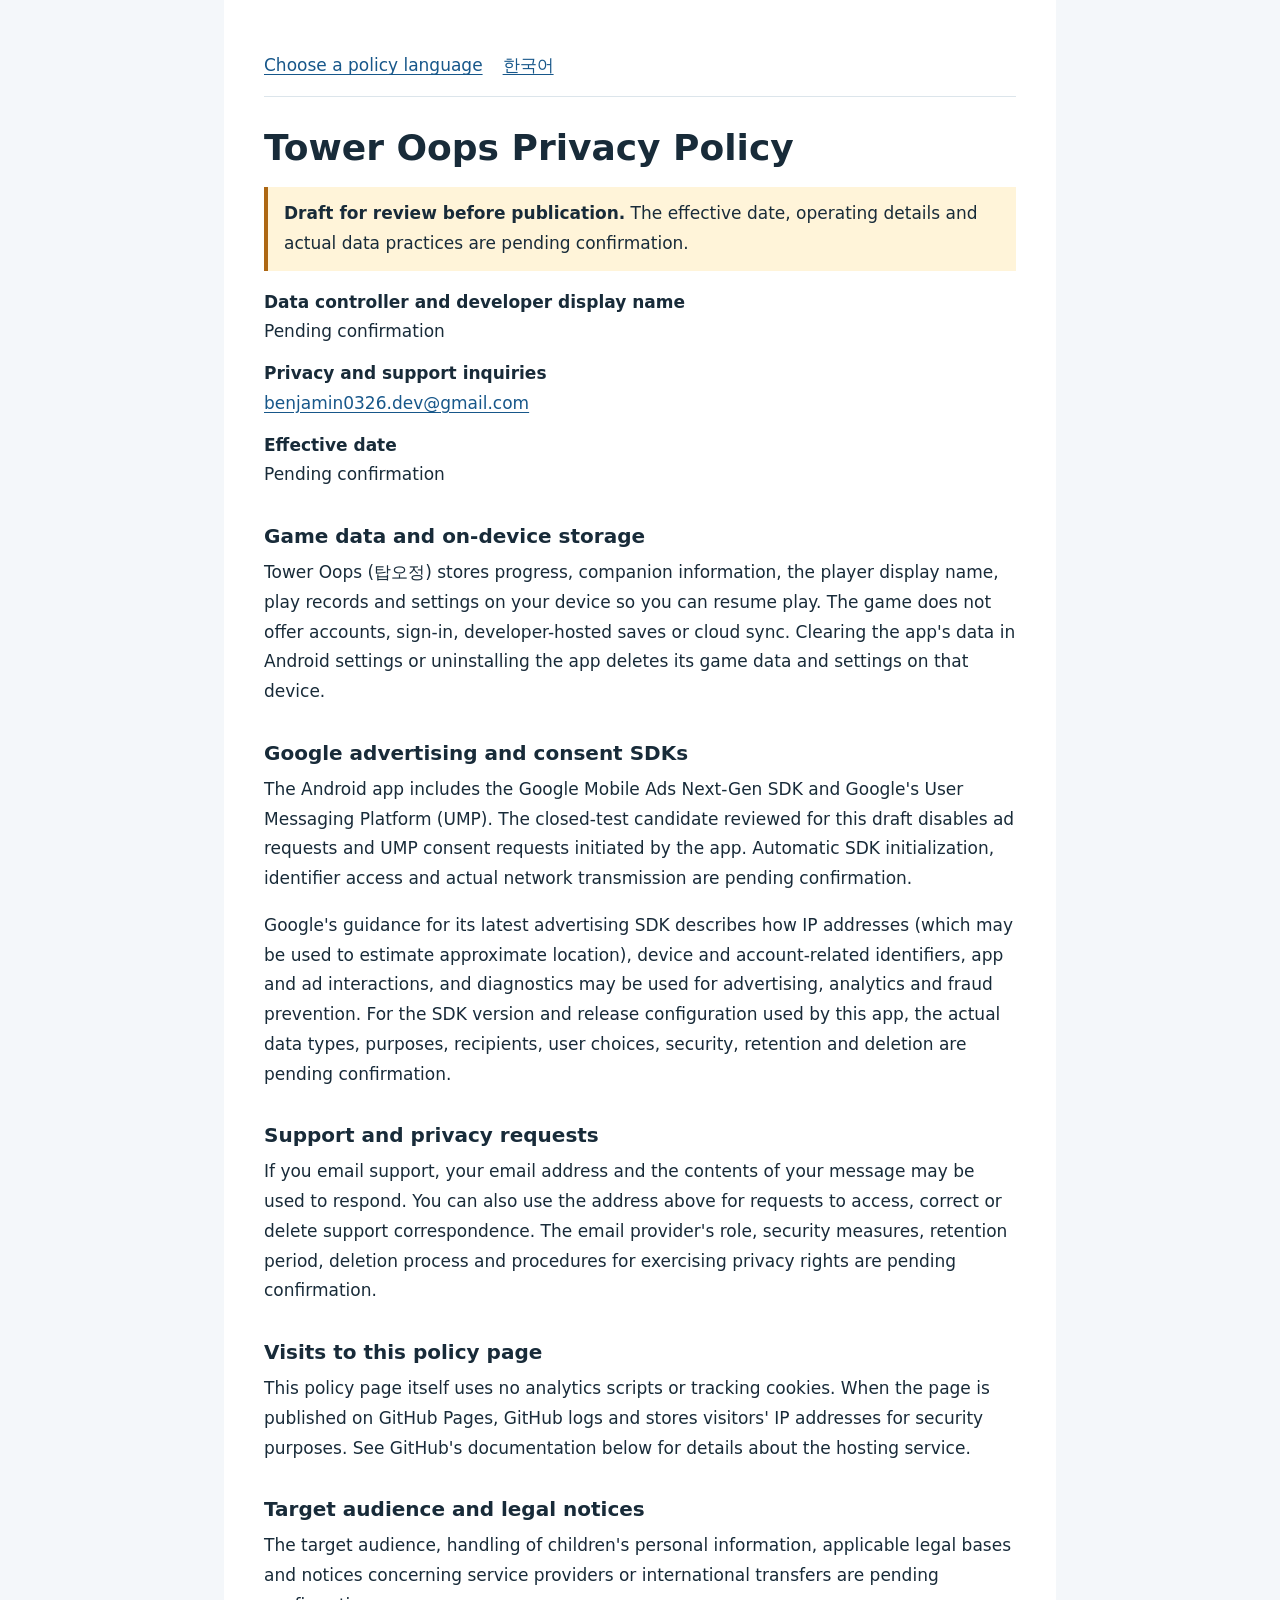
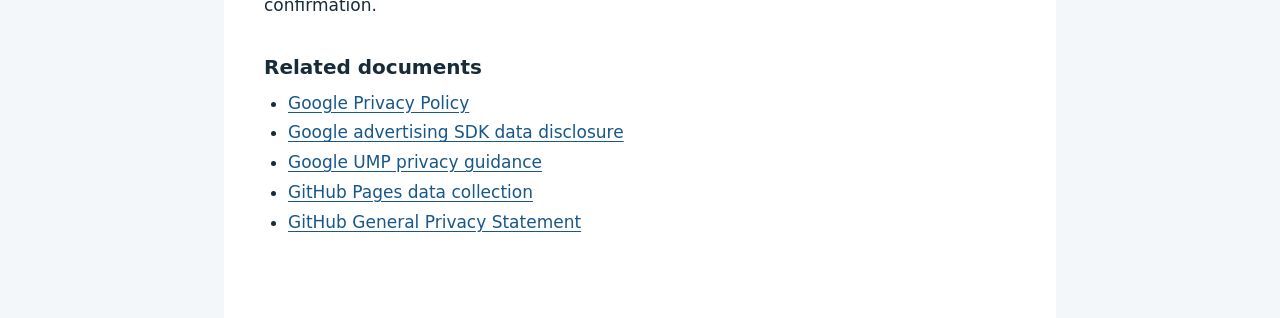
==== tower-oops/en/index.html @ e5663d7a "Add Tower Oops privacy policy drafts" ====
<!doctype html>
<html lang="en">
<head>
  <meta charset="utf-8">
  <meta name="viewport" content="width=device-width, initial-scale=1">
  <meta name="robots" content="noindex">
  <title>Tower Oops Privacy Policy</title>
  <link rel="stylesheet" href="../styles.css">
</head>
<body>
  <main>
    <nav class="page-nav" aria-label="Policy language">
      <a href="../">Choose a policy language</a>
      <a href="../ko/" lang="ko" hreflang="ko">한국어</a>
    </nav>
    <h1>Tower Oops Privacy Policy</h1>
    <p class="pending"><strong>Draft for review before publication.</strong> The effective date, operating details and actual data practices are pending confirmation.</p>

    <dl>
      <dt>Data controller and developer display name</dt>
      <dd>Pending confirmation</dd>
      <dt>Privacy and support inquiries</dt>
      <dd><a href="mailto:benjamin0326.dev@gmail.com">benjamin0326.dev@gmail.com</a></dd>
      <dt>Effective date</dt>
      <dd>Pending confirmation</dd>
    </dl>

    <h2>Game data and on-device storage</h2>
    <p>Tower Oops (<span lang="ko">탑오정</span>) stores progress, companion information, the player display name, play records and settings on your device so you can resume play. The game does not offer accounts, sign-in, developer-hosted saves or cloud sync. Clearing the app's data in Android settings or uninstalling the app deletes its game data and settings on that device.</p>

    <h2>Google advertising and consent SDKs</h2>
    <p>The Android app includes the Google Mobile Ads Next-Gen SDK and Google's User Messaging Platform (UMP). The closed-test candidate reviewed for this draft disables ad requests and UMP consent requests initiated by the app. Automatic SDK initialization, identifier access and actual network transmission are pending confirmation.</p>
    <p>Google's guidance for its latest advertising SDK describes how IP addresses (which may be used to estimate approximate location), device and account-related identifiers, app and ad interactions, and diagnostics may be used for advertising, analytics and fraud prevention. For the SDK version and release configuration used by this app, the actual data types, purposes, recipients, user choices, security, retention and deletion are pending confirmation.</p>

    <h2>Support and privacy requests</h2>
    <p>If you email support, your email address and the contents of your message may be used to respond. You can also use the address above for requests to access, correct or delete support correspondence. The email provider's role, security measures, retention period, deletion process and procedures for exercising privacy rights are pending confirmation.</p>

    <h2>Visits to this policy page</h2>
    <p>This policy page itself uses no analytics scripts or tracking cookies. When the page is published on GitHub Pages, GitHub logs and stores visitors' IP addresses for security purposes. See GitHub's documentation below for details about the hosting service.</p>

    <h2>Target audience and legal notices</h2>
    <p>The target audience, handling of children's personal information, applicable legal bases and notices concerning service providers or international transfers are pending confirmation.</p>

    <h2>Related documents</h2>
    <ul>
      <li><a href="https://policies.google.com/privacy?hl=en">Google Privacy Policy</a></li>
      <li><a href="https://developers.google.com/admob/android/next-gen/privacy/play-data-disclosure?hl=en">Google advertising SDK data disclosure</a></li>
      <li><a href="https://developers.google.com/admob/android/next-gen/privacy?hl=en">Google UMP privacy guidance</a></li>
      <li><a href="https://docs.github.com/en/pages/getting-started-with-github-pages/what-is-github-pages#data-collection">GitHub Pages data collection</a></li>
      <li><a href="https://docs.github.com/en/site-policy/privacy-policies/github-general-privacy-statement">GitHub General Privacy Statement</a></li>
    </ul>
  </main>
</body>
</html>
---- tower-oops/styles.css ----
:root {
  color-scheme: light;
  --ink: #182b39;
  --link: #17578a;
  --line: #dce5eb;
}

* {
  box-sizing: border-box;
}

body {
  margin: 0;
  background: #f4f7fa;
  color: var(--ink);
  font: 1.0625rem/1.75 system-ui, sans-serif;
  overflow-wrap: anywhere;
}

main {
  max-width: 52rem;
  min-height: 100vh;
  margin-inline: auto;
  padding: clamp(1rem, 5vw, 2.75rem) clamp(1rem, 5vw, 2.5rem) 4rem;
  background: #fff;
}

.page-nav,
.language-nav {
  display: flex;
  flex-wrap: wrap;
  gap: 0.25rem 1.25rem;
}

.page-nav {
  padding-bottom: 0.5rem;
  border-bottom: 1px solid var(--line);
}

nav a {
  display: inline-flex;
  align-items: center;
  gap: 0.25em;
  min-height: 44px;
}

a {
  color: var(--link);
  text-underline-offset: 0.2em;
}

a:focus-visible {
  outline: 3px solid var(--link);
  outline-offset: 4px;
}

h1 {
  margin: 1.75rem 0 0.625rem;
  font-size: clamp(1.75rem, 5vw, 2.25rem);
  line-height: 1.25;
}

h2 {
  margin: 2rem 0 0.5rem;
  font-size: 1.25rem;
  line-height: 1.4;
}

h2 + p,
h2 + ul {
  margin-top: 0;
}

.pending {
  padding: 0.75rem 1rem;
  border-inline-start: 4px solid #ad6713;
  background: #fff4d9;
}

dt {
  font-weight: 700;
}

dd {
  margin: 0 0 0.75rem;
}

ul {
  padding-inline-start: 1.5rem;
}
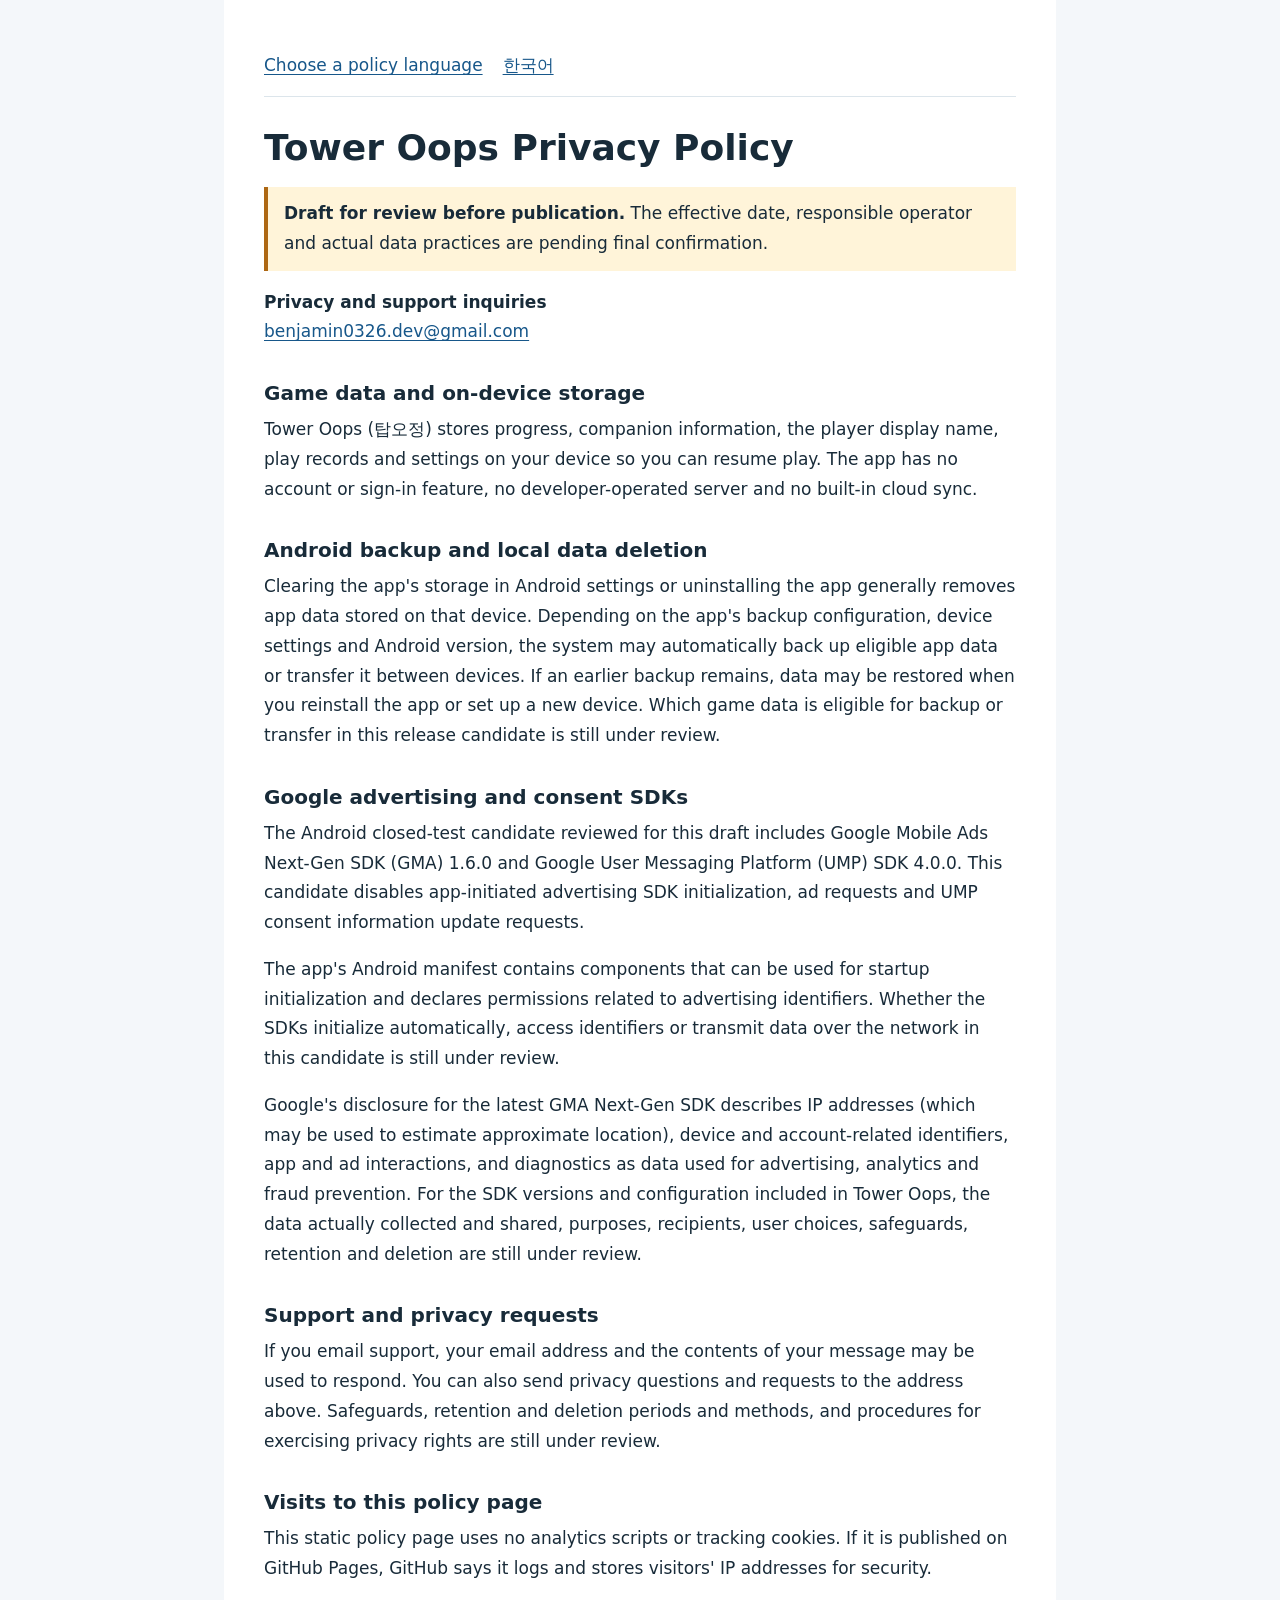
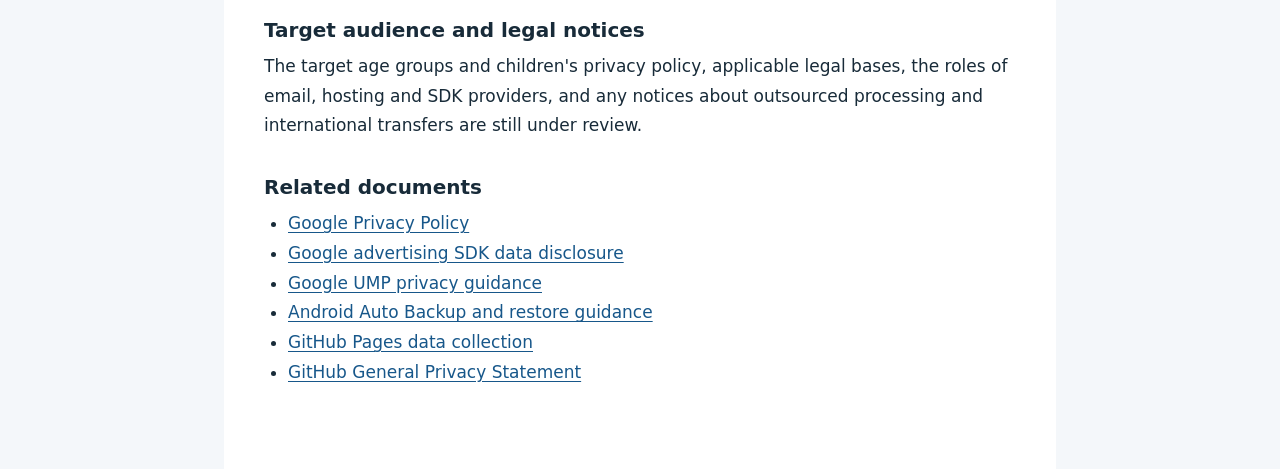
==== commit cee78a64: "Refine Tower Oops privacy policy drafts" ====
--- a/tower-oops/en/index.html
+++ b/tower-oops/en/index.html
@@ -6,6 +6,7 @@
   <meta name="robots" content="noindex">
   <title>Tower Oops Privacy Policy</title>
   <link rel="stylesheet" href="../styles.css">
+  <link rel="alternate" hreflang="ko" href="../ko/">
 </head>
 <body>
   <main>
@@ -14,38 +15,39 @@
       <a href="../ko/" lang="ko" hreflang="ko">한국어</a>
     </nav>
     <h1>Tower Oops Privacy Policy</h1>
-    <p class="pending"><strong>Draft for review before publication.</strong> The effective date, operating details and actual data practices are pending confirmation.</p>
+    <p class="pending"><strong>Draft for review before publication.</strong> The effective date, responsible operator and actual data practices are pending final confirmation.</p>
 
     <dl>
-      <dt>Data controller and developer display name</dt>
-      <dd>Pending confirmation</dd>
       <dt>Privacy and support inquiries</dt>
       <dd><a href="mailto:benjamin0326.dev@gmail.com">benjamin0326.dev@gmail.com</a></dd>
-      <dt>Effective date</dt>
-      <dd>Pending confirmation</dd>
     </dl>
 
     <h2>Game data and on-device storage</h2>
-    <p>Tower Oops (<span lang="ko">탑오정</span>) stores progress, companion information, the player display name, play records and settings on your device so you can resume play. The game does not offer accounts, sign-in, developer-hosted saves or cloud sync. Clearing the app's data in Android settings or uninstalling the app deletes its game data and settings on that device.</p>
+    <p>Tower Oops (<span lang="ko">탑오정</span>) stores progress, companion information, the player display name, play records and settings on your device so you can resume play. The app has no account or sign-in feature, no developer-operated server and no built-in cloud sync.</p>
+
+    <h2>Android backup and local data deletion</h2>
+    <p>Clearing the app's storage in Android settings or uninstalling the app generally removes app data stored on that device. Depending on the app's backup configuration, device settings and Android version, the system may automatically back up eligible app data or transfer it between devices. If an earlier backup remains, data may be restored when you reinstall the app or set up a new device. Which game data is eligible for backup or transfer in this release candidate is still under review.</p>
 
     <h2>Google advertising and consent SDKs</h2>
-    <p>The Android app includes the Google Mobile Ads Next-Gen SDK and Google's User Messaging Platform (UMP). The closed-test candidate reviewed for this draft disables ad requests and UMP consent requests initiated by the app. Automatic SDK initialization, identifier access and actual network transmission are pending confirmation.</p>
-    <p>Google's guidance for its latest advertising SDK describes how IP addresses (which may be used to estimate approximate location), device and account-related identifiers, app and ad interactions, and diagnostics may be used for advertising, analytics and fraud prevention. For the SDK version and release configuration used by this app, the actual data types, purposes, recipients, user choices, security, retention and deletion are pending confirmation.</p>
+    <p>The Android closed-test candidate reviewed for this draft includes Google Mobile Ads Next-Gen SDK (GMA) 1.6.0 and Google User Messaging Platform (UMP) SDK 4.0.0. This candidate disables app-initiated advertising SDK initialization, ad requests and UMP consent information update requests.</p>
+    <p>The app's Android manifest contains components that can be used for startup initialization and declares permissions related to advertising identifiers. Whether the SDKs initialize automatically, access identifiers or transmit data over the network in this candidate is still under review.</p>
+    <p>Google's disclosure for the latest GMA Next-Gen SDK describes IP addresses (which may be used to estimate approximate location), device and account-related identifiers, app and ad interactions, and diagnostics as data used for advertising, analytics and fraud prevention. For the SDK versions and configuration included in Tower Oops, the data actually collected and shared, purposes, recipients, user choices, safeguards, retention and deletion are still under review.</p>
 
     <h2>Support and privacy requests</h2>
-    <p>If you email support, your email address and the contents of your message may be used to respond. You can also use the address above for requests to access, correct or delete support correspondence. The email provider's role, security measures, retention period, deletion process and procedures for exercising privacy rights are pending confirmation.</p>
+    <p>If you email support, your email address and the contents of your message may be used to respond. You can also send privacy questions and requests to the address above. Safeguards, retention and deletion periods and methods, and procedures for exercising privacy rights are still under review.</p>
 
     <h2>Visits to this policy page</h2>
-    <p>This policy page itself uses no analytics scripts or tracking cookies. When the page is published on GitHub Pages, GitHub logs and stores visitors' IP addresses for security purposes. See GitHub's documentation below for details about the hosting service.</p>
+    <p>This static policy page uses no analytics scripts or tracking cookies. If it is published on GitHub Pages, GitHub says it logs and stores visitors' IP addresses for security.</p>
 
     <h2>Target audience and legal notices</h2>
-    <p>The target audience, handling of children's personal information, applicable legal bases and notices concerning service providers or international transfers are pending confirmation.</p>
+    <p>The target age groups and children's privacy policy, applicable legal bases, the roles of email, hosting and SDK providers, and any notices about outsourced processing and international transfers are still under review.</p>
 
     <h2>Related documents</h2>
     <ul>
       <li><a href="https://policies.google.com/privacy?hl=en">Google Privacy Policy</a></li>
       <li><a href="https://developers.google.com/admob/android/next-gen/privacy/play-data-disclosure?hl=en">Google advertising SDK data disclosure</a></li>
       <li><a href="https://developers.google.com/admob/android/next-gen/privacy?hl=en">Google UMP privacy guidance</a></li>
+      <li><a href="https://developer.android.com/identity/data/autobackup?hl=en">Android Auto Backup and restore guidance</a></li>
       <li><a href="https://docs.github.com/en/pages/getting-started-with-github-pages/what-is-github-pages#data-collection">GitHub Pages data collection</a></li>
       <li><a href="https://docs.github.com/en/site-policy/privacy-policies/github-general-privacy-statement">GitHub General Privacy Statement</a></li>
     </ul>
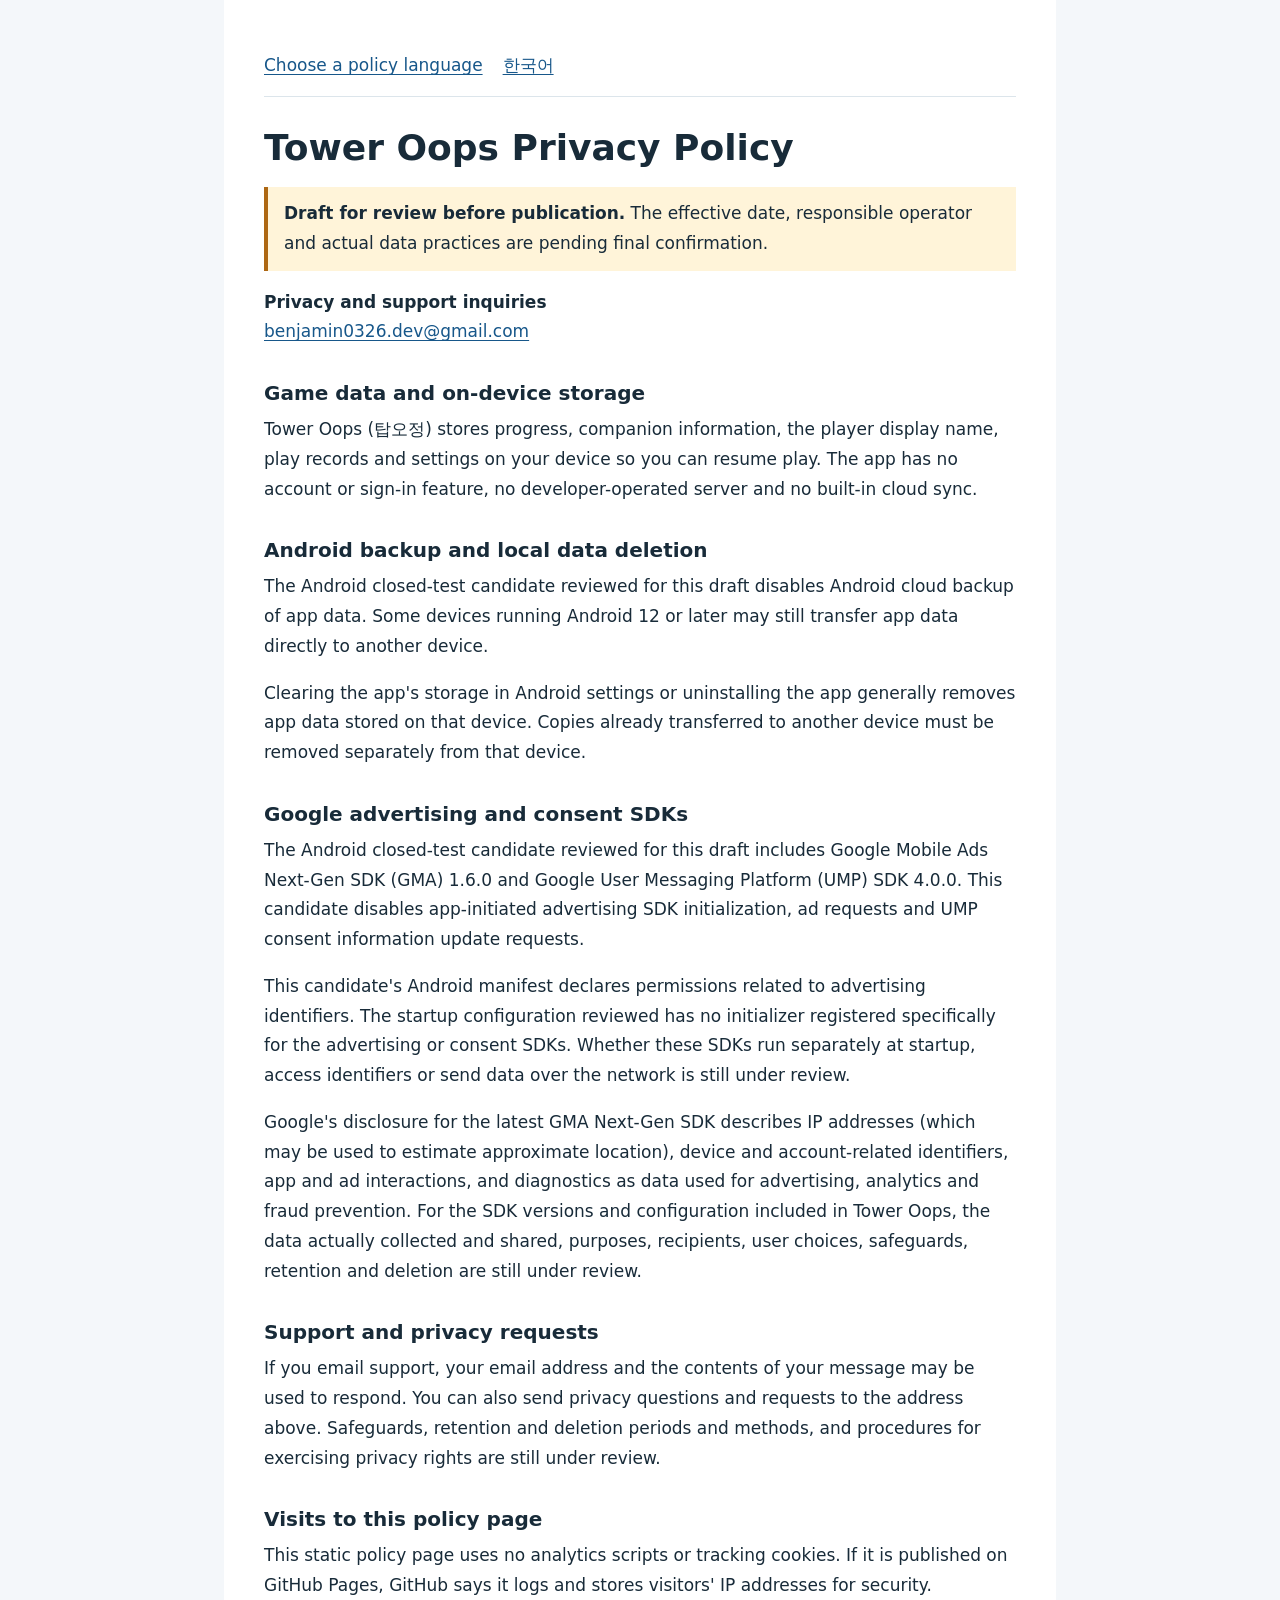
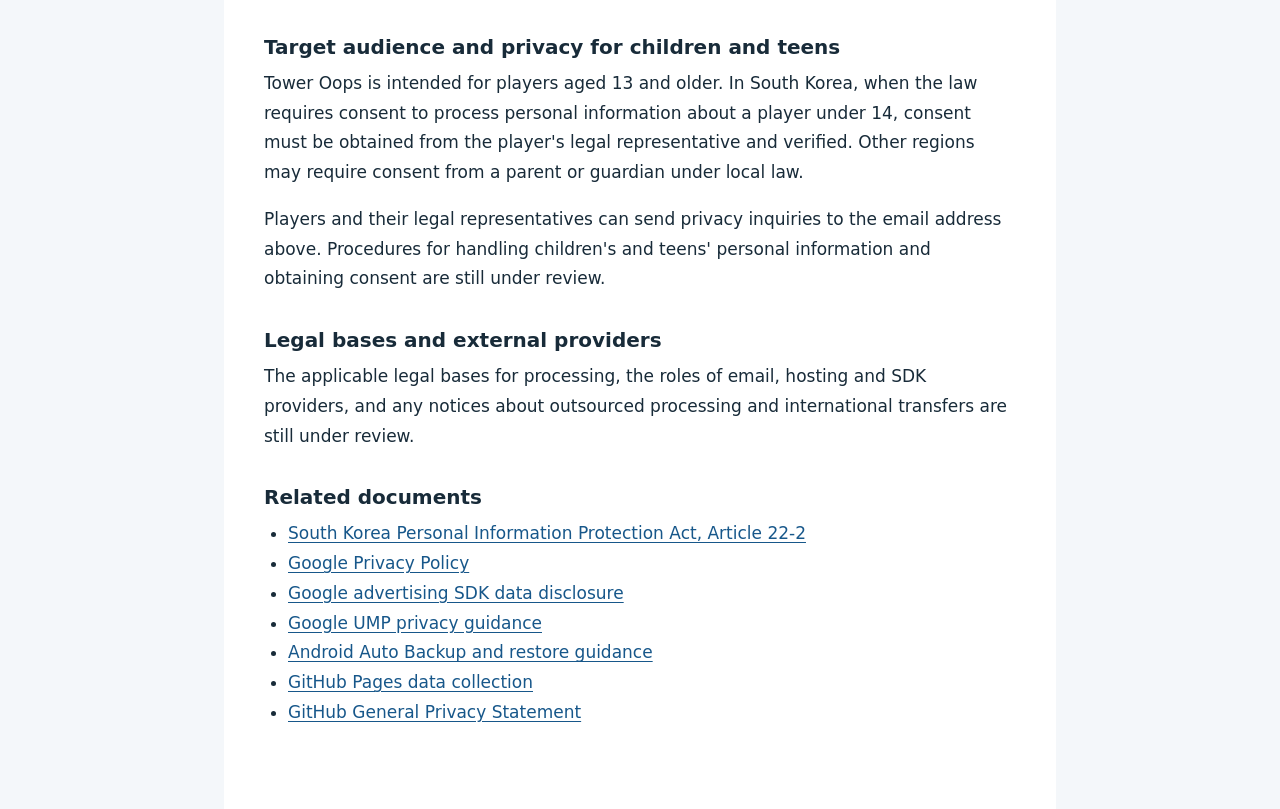
==== commit 5d547d3b: "Document Tower Oops 13+ privacy and T187 release review" ====
--- a/tower-oops/en/index.html
+++ b/tower-oops/en/index.html
@@ -26,11 +26,12 @@
     <p>Tower Oops (<span lang="ko">탑오정</span>) stores progress, companion information, the player display name, play records and settings on your device so you can resume play. The app has no account or sign-in feature, no developer-operated server and no built-in cloud sync.</p>
 
     <h2>Android backup and local data deletion</h2>
-    <p>Clearing the app's storage in Android settings or uninstalling the app generally removes app data stored on that device. Depending on the app's backup configuration, device settings and Android version, the system may automatically back up eligible app data or transfer it between devices. If an earlier backup remains, data may be restored when you reinstall the app or set up a new device. Which game data is eligible for backup or transfer in this release candidate is still under review.</p>
+    <p>The Android closed-test candidate reviewed for this draft disables Android cloud backup of app data. Some devices running Android 12 or later may still transfer app data directly to another device.</p>
+    <p>Clearing the app's storage in Android settings or uninstalling the app generally removes app data stored on that device. Copies already transferred to another device must be removed separately from that device.</p>
 
     <h2>Google advertising and consent SDKs</h2>
     <p>The Android closed-test candidate reviewed for this draft includes Google Mobile Ads Next-Gen SDK (GMA) 1.6.0 and Google User Messaging Platform (UMP) SDK 4.0.0. This candidate disables app-initiated advertising SDK initialization, ad requests and UMP consent information update requests.</p>
-    <p>The app's Android manifest contains components that can be used for startup initialization and declares permissions related to advertising identifiers. Whether the SDKs initialize automatically, access identifiers or transmit data over the network in this candidate is still under review.</p>
+    <p>This candidate's Android manifest declares permissions related to advertising identifiers. The startup configuration reviewed has no initializer registered specifically for the advertising or consent SDKs. Whether these SDKs run separately at startup, access identifiers or send data over the network is still under review.</p>
     <p>Google's disclosure for the latest GMA Next-Gen SDK describes IP addresses (which may be used to estimate approximate location), device and account-related identifiers, app and ad interactions, and diagnostics as data used for advertising, analytics and fraud prevention. For the SDK versions and configuration included in Tower Oops, the data actually collected and shared, purposes, recipients, user choices, safeguards, retention and deletion are still under review.</p>
 
     <h2>Support and privacy requests</h2>
@@ -39,11 +40,16 @@
     <h2>Visits to this policy page</h2>
     <p>This static policy page uses no analytics scripts or tracking cookies. If it is published on GitHub Pages, GitHub says it logs and stores visitors' IP addresses for security.</p>
 
-    <h2>Target audience and legal notices</h2>
-    <p>The target age groups and children's privacy policy, applicable legal bases, the roles of email, hosting and SDK providers, and any notices about outsourced processing and international transfers are still under review.</p>
+    <h2>Target audience and privacy for children and teens</h2>
+    <p>Tower Oops is intended for players aged 13 and older. In South Korea, when the law requires consent to process personal information about a player under 14, consent must be obtained from the player's legal representative and verified. Other regions may require consent from a parent or guardian under local law.</p>
+    <p>Players and their legal representatives can send privacy inquiries to the email address above. Procedures for handling children's and teens' personal information and obtaining consent are still under review.</p>
+
+    <h2>Legal bases and external providers</h2>
+    <p>The applicable legal bases for processing, the roles of email, hosting and SDK providers, and any notices about outsourced processing and international transfers are still under review.</p>
 
     <h2>Related documents</h2>
     <ul>
+      <li><a href="https://www.law.go.kr/lsLinkCommonInfo.do?chrClsCd=010202&amp;lsJoLnkSeq=1029335069">South Korea Personal Information Protection Act, Article 22-2</a></li>
       <li><a href="https://policies.google.com/privacy?hl=en">Google Privacy Policy</a></li>
       <li><a href="https://developers.google.com/admob/android/next-gen/privacy/play-data-disclosure?hl=en">Google advertising SDK data disclosure</a></li>
       <li><a href="https://developers.google.com/admob/android/next-gen/privacy?hl=en">Google UMP privacy guidance</a></li>
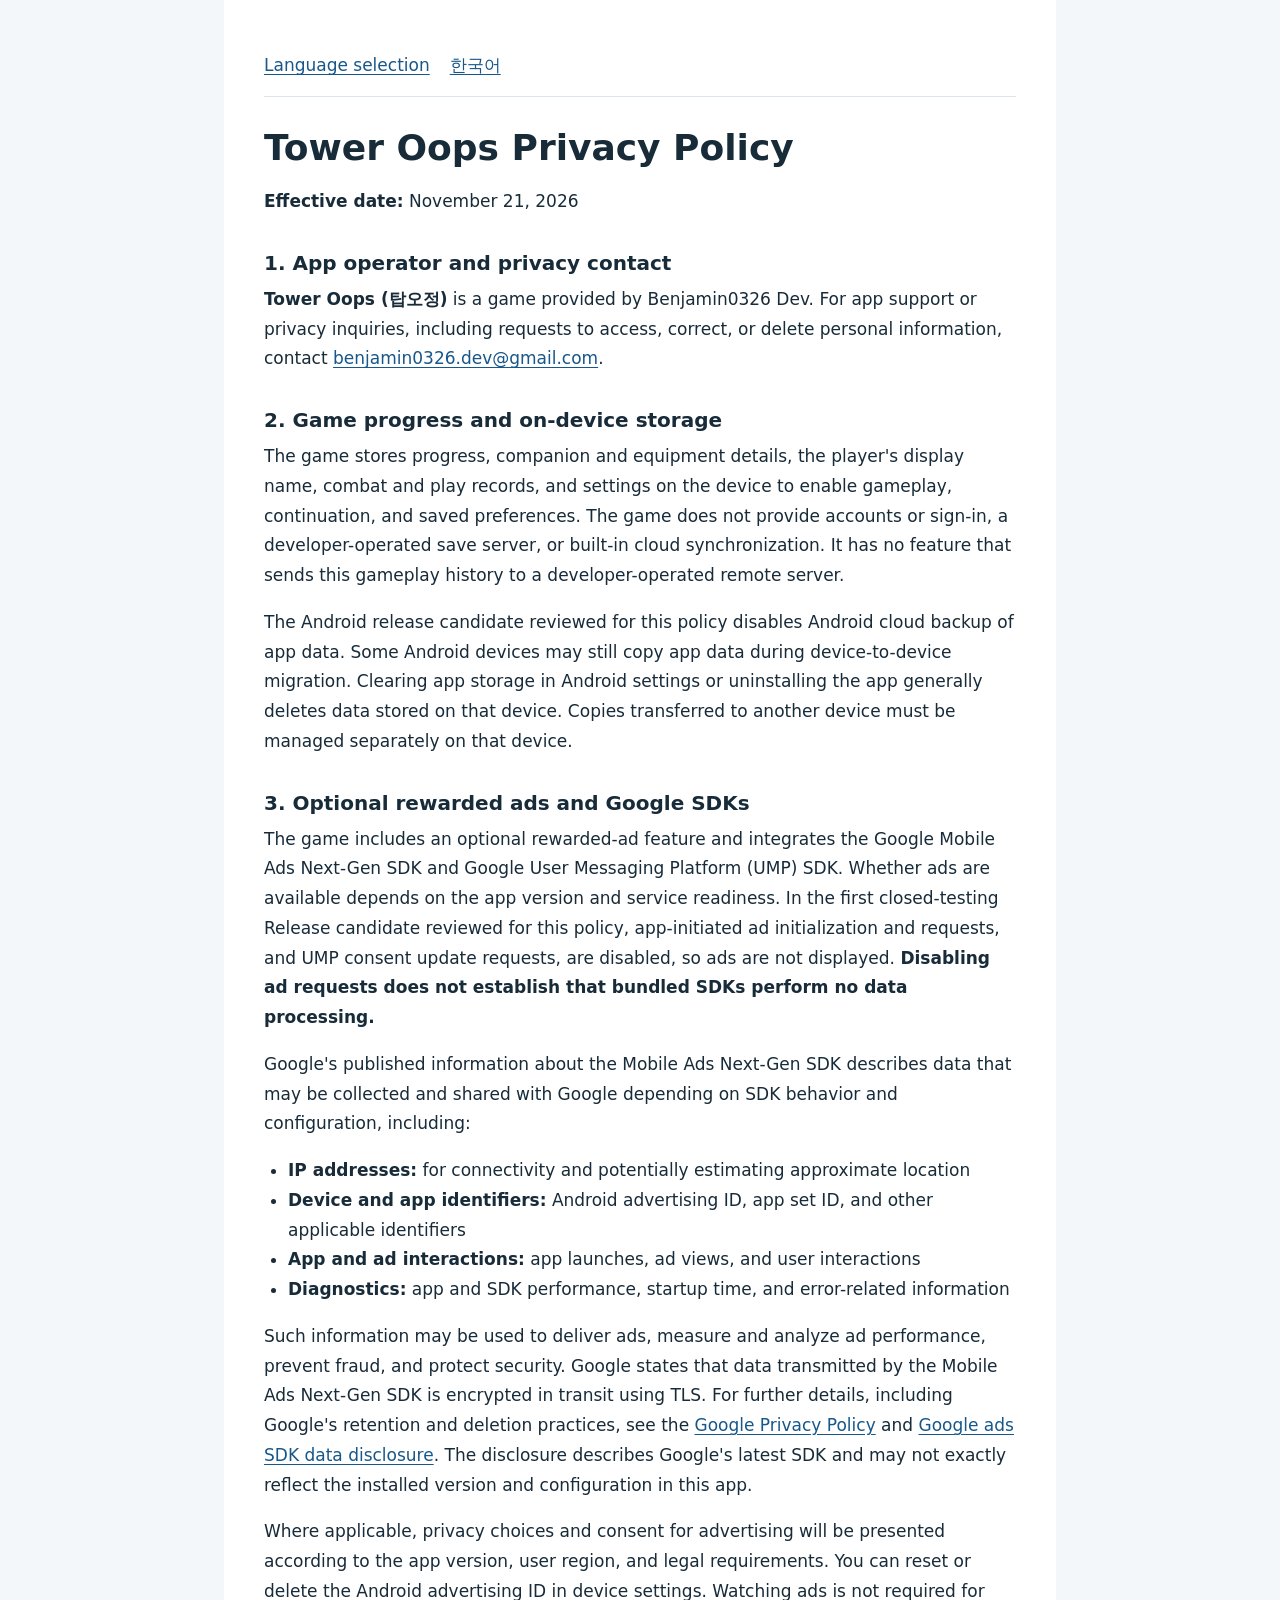
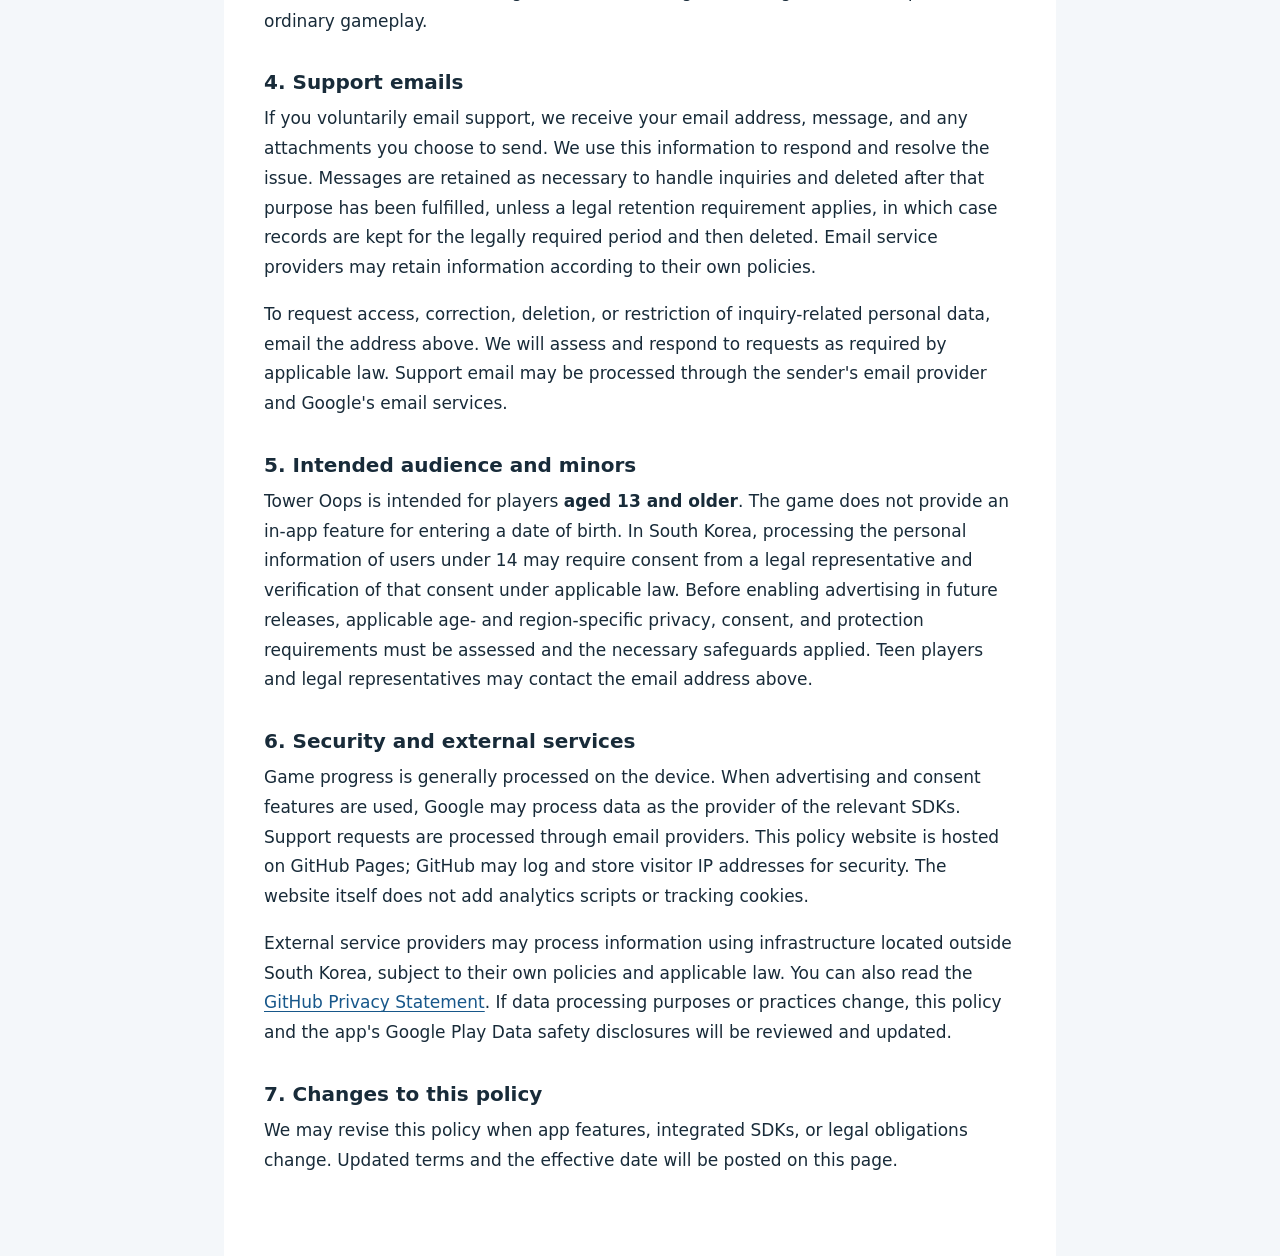
==== commit 6cf2a8c8: "Publish final Tower Oops privacy policies" ====
--- a/tower-oops/en/index.html
+++ b/tower-oops/en/index.html
@@ -3,7 +3,7 @@
 <head>
   <meta charset="utf-8">
   <meta name="viewport" content="width=device-width, initial-scale=1">
-  <meta name="robots" content="noindex">
+  <meta name="description" content="Tower Oops Privacy Policy">
   <title>Tower Oops Privacy Policy</title>
   <link rel="stylesheet" href="../styles.css">
   <link rel="alternate" hreflang="ko" href="../ko/">
@@ -11,52 +11,53 @@
 <body>
   <main>
     <nav class="page-nav" aria-label="Policy language">
-      <a href="../">Choose a policy language</a>
+      <a href="../">Language selection</a>
       <a href="../ko/" lang="ko" hreflang="ko">한국어</a>
     </nav>
     <h1>Tower Oops Privacy Policy</h1>
-    <p class="pending"><strong>Draft for review before publication.</strong> The effective date, responsible operator and actual data practices are pending final confirmation.</p>
+    <p><strong>Effective date:</strong> November 21, 2026</p>
+    
+<section>
+<h2>1. App operator and privacy contact</h2>
+<p><strong>Tower Oops (탑오정)</strong> is a game provided by Benjamin0326 Dev. For app support or privacy inquiries, including requests to access, correct, or delete personal information, contact <a href="mailto:benjamin0326.dev@gmail.com">benjamin0326.dev@gmail.com</a>.</p>
+</section>
+<section>
+<h2>2. Game progress and on-device storage</h2>
+<p>The game stores progress, companion and equipment details, the player's display name, combat and play records, and settings on the device to enable gameplay, continuation, and saved preferences. The game does not provide accounts or sign-in, a developer-operated save server, or built-in cloud synchronization. It has no feature that sends this gameplay history to a developer-operated remote server.</p>
+<p>The Android release candidate reviewed for this policy disables Android cloud backup of app data. Some Android devices may still copy app data during device-to-device migration. Clearing app storage in Android settings or uninstalling the app generally deletes data stored on that device. Copies transferred to another device must be managed separately on that device.</p>
+</section>
+<section>
+<h2>3. Optional rewarded ads and Google SDKs</h2>
+<p>The game includes an optional rewarded-ad feature and integrates the Google Mobile Ads Next-Gen SDK and Google User Messaging Platform (UMP) SDK. Whether ads are available depends on the app version and service readiness. In the first closed-testing Release candidate reviewed for this policy, app-initiated ad initialization and requests, and UMP consent update requests, are disabled, so ads are not displayed. <strong>Disabling ad requests does not establish that bundled SDKs perform no data processing.</strong></p>
+<p>Google's published information about the Mobile Ads Next-Gen SDK describes data that may be collected and shared with Google depending on SDK behavior and configuration, including:</p>
+<ul>
+<li><strong>IP addresses:</strong> for connectivity and potentially estimating approximate location</li>
+<li><strong>Device and app identifiers:</strong> Android advertising ID, app set ID, and other applicable identifiers</li>
+<li><strong>App and ad interactions:</strong> app launches, ad views, and user interactions</li>
+<li><strong>Diagnostics:</strong> app and SDK performance, startup time, and error-related information</li>
+</ul>
+<p>Such information may be used to deliver ads, measure and analyze ad performance, prevent fraud, and protect security. Google states that data transmitted by the Mobile Ads Next-Gen SDK is encrypted in transit using TLS. For further details, including Google's retention and deletion practices, see the <a href="https://policies.google.com/privacy?hl=en">Google Privacy Policy</a> and <a href="https://developers.google.com/admob/android/next-gen/privacy/play-data-disclosure?hl=en">Google ads SDK data disclosure</a>. The disclosure describes Google's latest SDK and may not exactly reflect the installed version and configuration in this app.</p>
+<p>Where applicable, privacy choices and consent for advertising will be presented according to the app version, user region, and legal requirements. You can reset or delete the Android advertising ID in device settings. Watching ads is not required for ordinary gameplay.</p>
+</section>
+<section>
+<h2>4. Support emails</h2>
+<p>If you voluntarily email support, we receive your email address, message, and any attachments you choose to send. We use this information to respond and resolve the issue. Messages are retained as necessary to handle inquiries and deleted after that purpose has been fulfilled, unless a legal retention requirement applies, in which case records are kept for the legally required period and then deleted. Email service providers may retain information according to their own policies.</p>
+<p>To request access, correction, deletion, or restriction of inquiry-related personal data, email the address above. We will assess and respond to requests as required by applicable law. Support email may be processed through the sender's email provider and Google's email services.</p>
+</section>
+<section>
+<h2>5. Intended audience and minors</h2>
+<p>Tower Oops is intended for players <strong>aged 13 and older</strong>. The game does not provide an in-app feature for entering a date of birth. In South Korea, processing the personal information of users under 14 may require consent from a legal representative and verification of that consent under applicable law. Before enabling advertising in future releases, applicable age- and region-specific privacy, consent, and protection requirements must be assessed and the necessary safeguards applied. Teen players and legal representatives may contact the email address above.</p>
+</section>
+<section>
+<h2>6. Security and external services</h2>
+<p>Game progress is generally processed on the device. When advertising and consent features are used, Google may process data as the provider of the relevant SDKs. Support requests are processed through email providers. This policy website is hosted on GitHub Pages; GitHub may log and store visitor IP addresses for security. The website itself does not add analytics scripts or tracking cookies.</p>
+<p>External service providers may process information using infrastructure located outside South Korea, subject to their own policies and applicable law. You can also read the <a href="https://docs.github.com/en/site-policy/privacy-policies/github-general-privacy-statement">GitHub Privacy Statement</a>. If data processing purposes or practices change, this policy and the app's Google Play Data safety disclosures will be reviewed and updated.</p>
+</section>
+<section>
+<h2>7. Changes to this policy</h2>
+<p>We may revise this policy when app features, integrated SDKs, or legal obligations change. Updated terms and the effective date will be posted on this page.</p>
+</section>
 
-    <dl>
-      <dt>Privacy and support inquiries</dt>
-      <dd><a href="mailto:benjamin0326.dev@gmail.com">benjamin0326.dev@gmail.com</a></dd>
-    </dl>
-
-    <h2>Game data and on-device storage</h2>
-    <p>Tower Oops (<span lang="ko">탑오정</span>) stores progress, companion information, the player display name, play records and settings on your device so you can resume play. The app has no account or sign-in feature, no developer-operated server and no built-in cloud sync.</p>
-
-    <h2>Android backup and local data deletion</h2>
-    <p>The Android closed-test candidate reviewed for this draft disables Android cloud backup of app data. Some devices running Android 12 or later may still transfer app data directly to another device.</p>
-    <p>Clearing the app's storage in Android settings or uninstalling the app generally removes app data stored on that device. Copies already transferred to another device must be removed separately from that device.</p>
-
-    <h2>Google advertising and consent SDKs</h2>
-    <p>The Android closed-test candidate reviewed for this draft includes Google Mobile Ads Next-Gen SDK (GMA) 1.6.0 and Google User Messaging Platform (UMP) SDK 4.0.0. This candidate disables app-initiated advertising SDK initialization, ad requests and UMP consent information update requests.</p>
-    <p>This candidate's Android manifest declares permissions related to advertising identifiers. The startup configuration reviewed has no initializer registered specifically for the advertising or consent SDKs. Whether these SDKs run separately at startup, access identifiers or send data over the network is still under review.</p>
-    <p>Google's disclosure for the latest GMA Next-Gen SDK describes IP addresses (which may be used to estimate approximate location), device and account-related identifiers, app and ad interactions, and diagnostics as data used for advertising, analytics and fraud prevention. For the SDK versions and configuration included in Tower Oops, the data actually collected and shared, purposes, recipients, user choices, safeguards, retention and deletion are still under review.</p>
-
-    <h2>Support and privacy requests</h2>
-    <p>If you email support, your email address and the contents of your message may be used to respond. You can also send privacy questions and requests to the address above. Safeguards, retention and deletion periods and methods, and procedures for exercising privacy rights are still under review.</p>
-
-    <h2>Visits to this policy page</h2>
-    <p>This static policy page uses no analytics scripts or tracking cookies. If it is published on GitHub Pages, GitHub says it logs and stores visitors' IP addresses for security.</p>
-
-    <h2>Target audience and privacy for children and teens</h2>
-    <p>Tower Oops is intended for players aged 13 and older. In South Korea, when the law requires consent to process personal information about a player under 14, consent must be obtained from the player's legal representative and verified. Other regions may require consent from a parent or guardian under local law.</p>
-    <p>Players and their legal representatives can send privacy inquiries to the email address above. Procedures for handling children's and teens' personal information and obtaining consent are still under review.</p>
-
-    <h2>Legal bases and external providers</h2>
-    <p>The applicable legal bases for processing, the roles of email, hosting and SDK providers, and any notices about outsourced processing and international transfers are still under review.</p>
-
-    <h2>Related documents</h2>
-    <ul>
-      <li><a href="https://www.law.go.kr/lsLinkCommonInfo.do?chrClsCd=010202&amp;lsJoLnkSeq=1029335069">South Korea Personal Information Protection Act, Article 22-2</a></li>
-      <li><a href="https://policies.google.com/privacy?hl=en">Google Privacy Policy</a></li>
-      <li><a href="https://developers.google.com/admob/android/next-gen/privacy/play-data-disclosure?hl=en">Google advertising SDK data disclosure</a></li>
-      <li><a href="https://developers.google.com/admob/android/next-gen/privacy?hl=en">Google UMP privacy guidance</a></li>
-      <li><a href="https://developer.android.com/identity/data/autobackup?hl=en">Android Auto Backup and restore guidance</a></li>
-      <li><a href="https://docs.github.com/en/pages/getting-started-with-github-pages/what-is-github-pages#data-collection">GitHub Pages data collection</a></li>
-      <li><a href="https://docs.github.com/en/site-policy/privacy-policies/github-general-privacy-statement">GitHub General Privacy Statement</a></li>
-    </ul>
   </main>
 </body>
 </html>
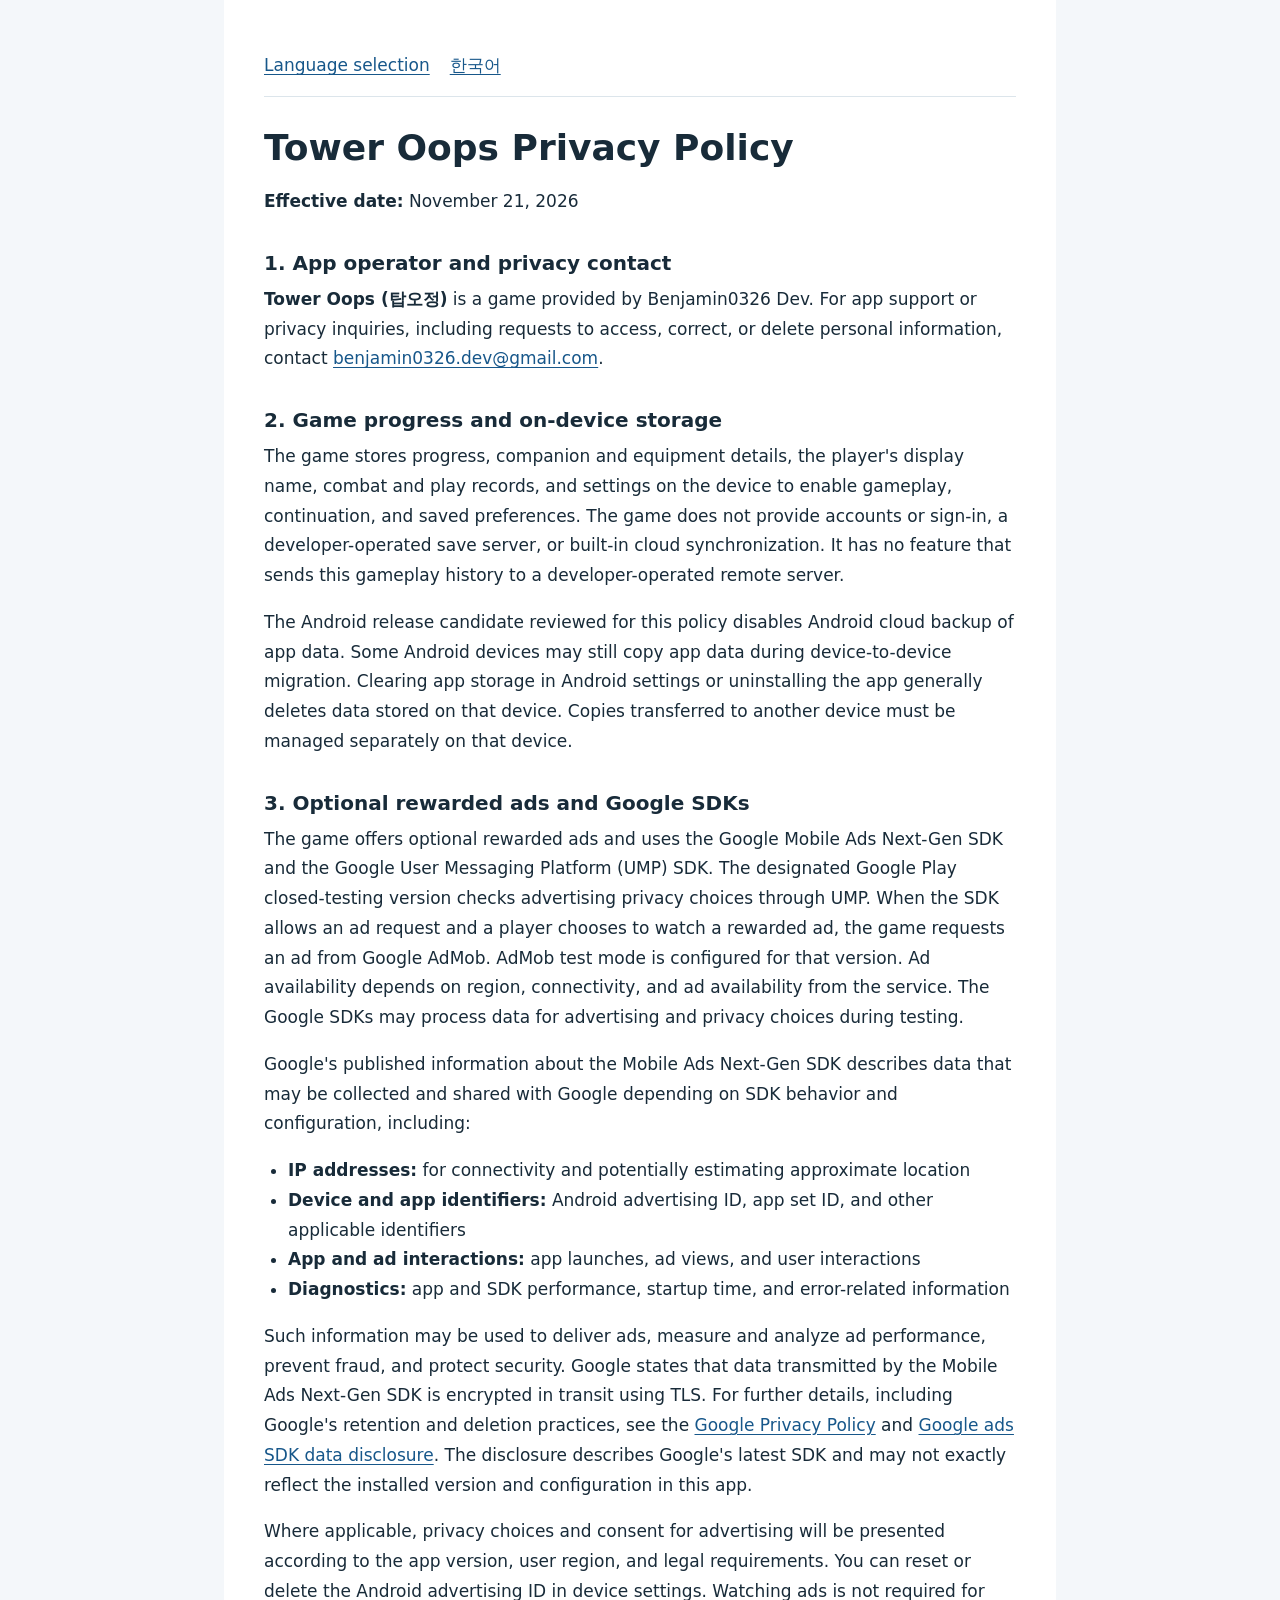
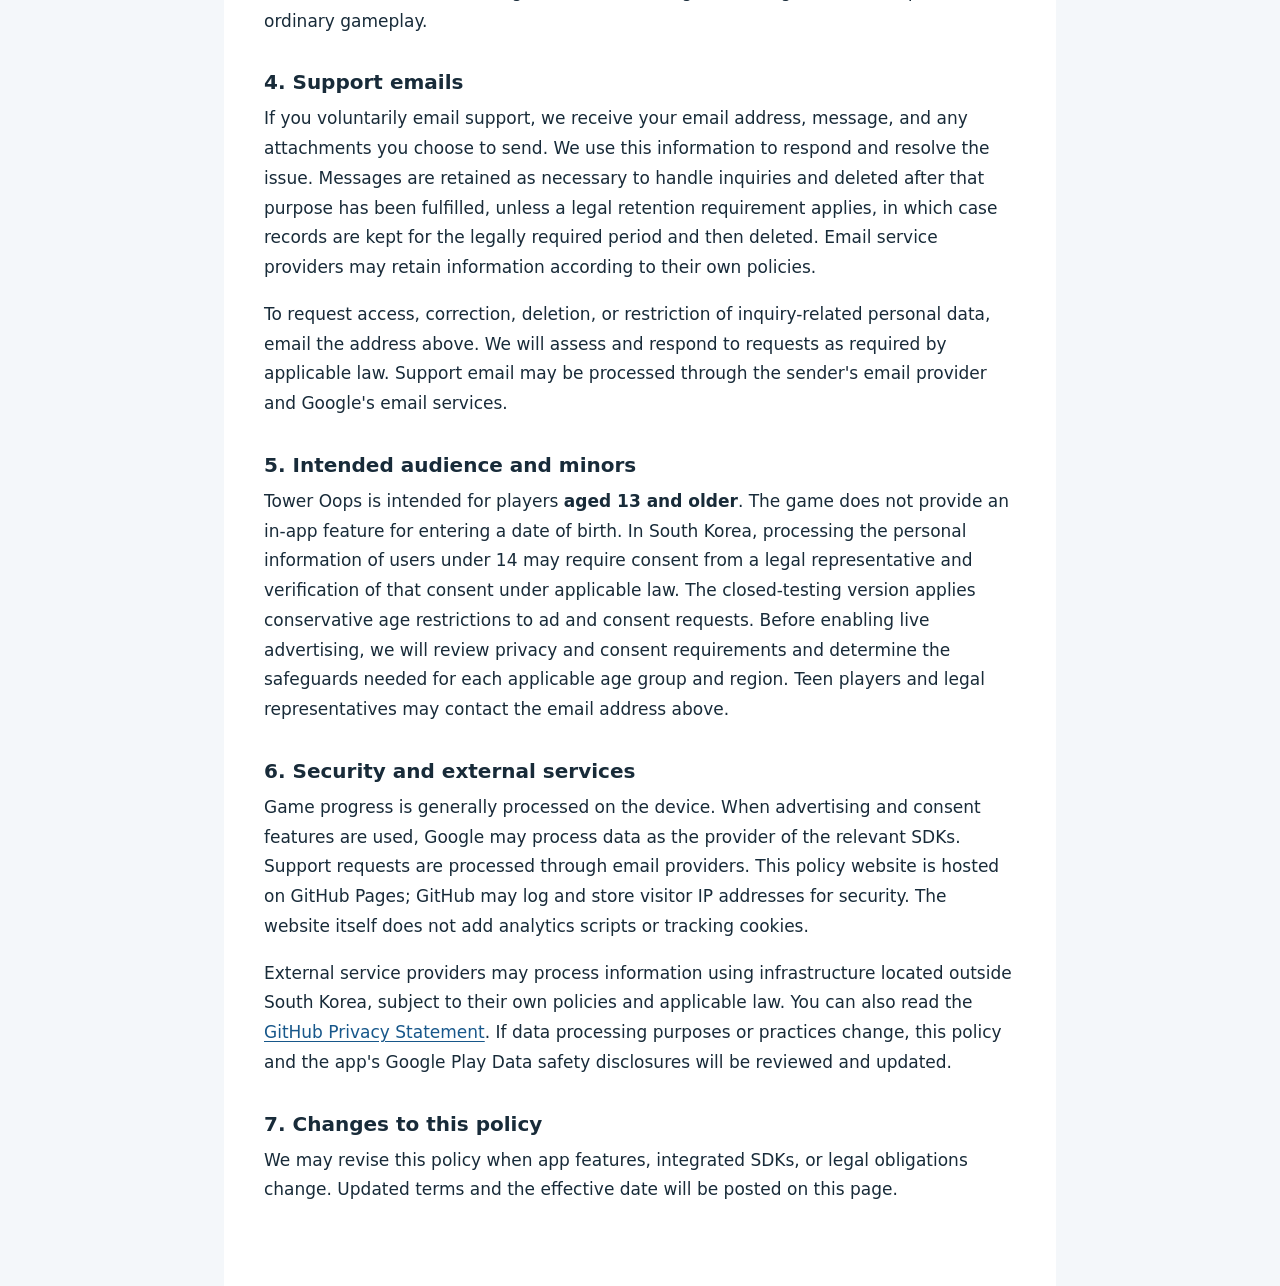
==== commit 4a91f3e1: "Update Tower Oops privacy policies for T189 rewarded ads" ====
--- a/tower-oops/en/index.html
+++ b/tower-oops/en/index.html
@@ -28,7 +28,7 @@
 </section>
 <section>
 <h2>3. Optional rewarded ads and Google SDKs</h2>
-<p>The game includes an optional rewarded-ad feature and integrates the Google Mobile Ads Next-Gen SDK and Google User Messaging Platform (UMP) SDK. Whether ads are available depends on the app version and service readiness. In the first closed-testing Release candidate reviewed for this policy, app-initiated ad initialization and requests, and UMP consent update requests, are disabled, so ads are not displayed. <strong>Disabling ad requests does not establish that bundled SDKs perform no data processing.</strong></p>
+<p>The game offers optional rewarded ads and uses the Google Mobile Ads Next-Gen SDK and the Google User Messaging Platform (UMP) SDK. The designated Google Play closed-testing version checks advertising privacy choices through UMP. When the SDK allows an ad request and a player chooses to watch a rewarded ad, the game requests an ad from Google AdMob. AdMob test mode is configured for that version. Ad availability depends on region, connectivity, and ad availability from the service. The Google SDKs may process data for advertising and privacy choices during testing.</p>
 <p>Google's published information about the Mobile Ads Next-Gen SDK describes data that may be collected and shared with Google depending on SDK behavior and configuration, including:</p>
 <ul>
 <li><strong>IP addresses:</strong> for connectivity and potentially estimating approximate location</li>
@@ -46,7 +46,7 @@
 </section>
 <section>
 <h2>5. Intended audience and minors</h2>
-<p>Tower Oops is intended for players <strong>aged 13 and older</strong>. The game does not provide an in-app feature for entering a date of birth. In South Korea, processing the personal information of users under 14 may require consent from a legal representative and verification of that consent under applicable law. Before enabling advertising in future releases, applicable age- and region-specific privacy, consent, and protection requirements must be assessed and the necessary safeguards applied. Teen players and legal representatives may contact the email address above.</p>
+<p>Tower Oops is intended for players <strong>aged 13 and older</strong>. The game does not provide an in-app feature for entering a date of birth. In South Korea, processing the personal information of users under 14 may require consent from a legal representative and verification of that consent under applicable law. The closed-testing version applies conservative age restrictions to ad and consent requests. Before enabling live advertising, we will review privacy and consent requirements and determine the safeguards needed for each applicable age group and region. Teen players and legal representatives may contact the email address above.</p>
 </section>
 <section>
 <h2>6. Security and external services</h2>
